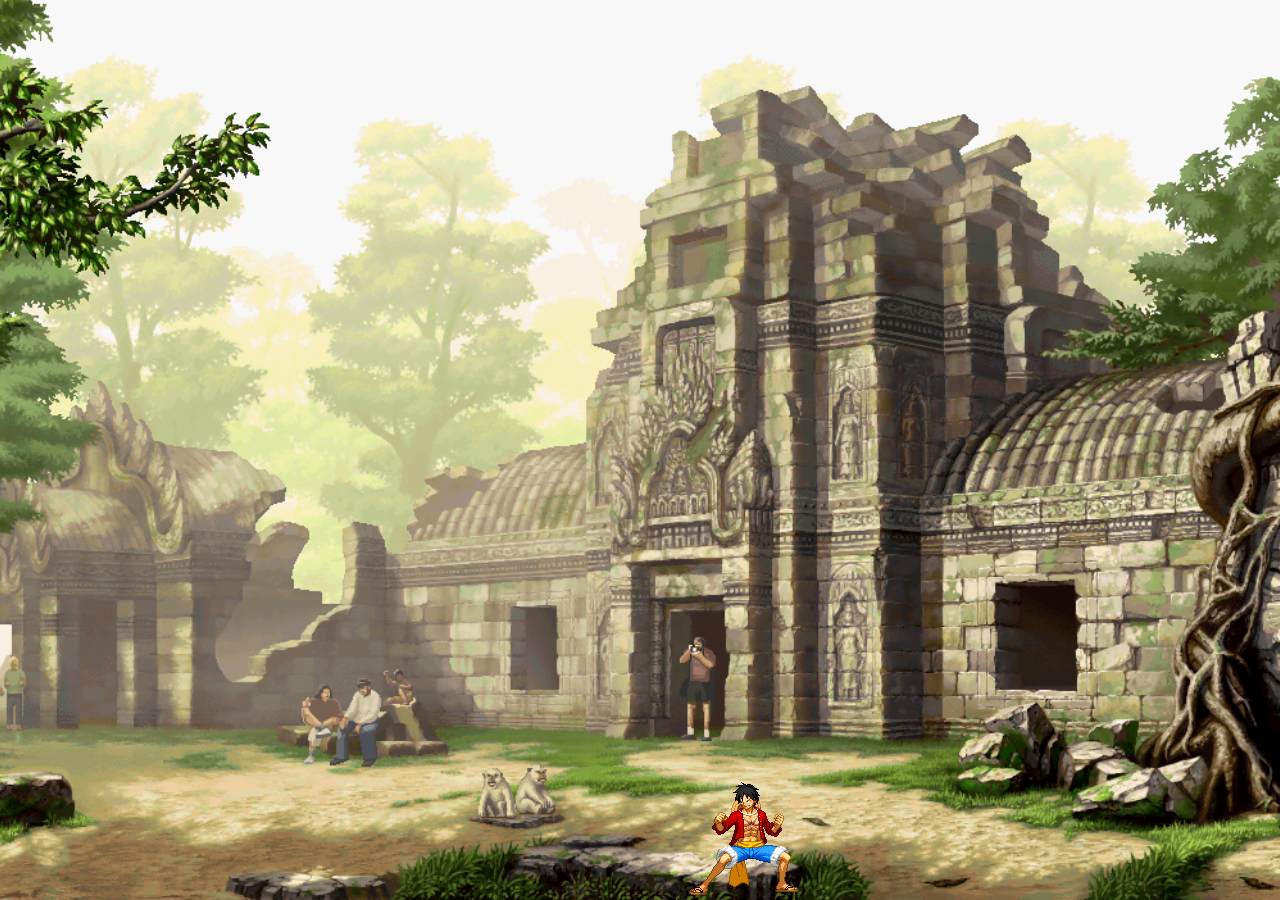
==== game.html @ cf9f0aa9 "first try switching gifs for actions with dom" ====
<!DOCTYPE html>
<html>
<head>
  <meta charset="utf-8">
  <meta http-equiv="X-UA-Compatible" content="IE=edge">
  <title></title>
  <link rel="stylesheet" href="game.css">
  </head>
<body>
  <div id='player2'>
   <!--  <img id="luffy" src='img/luffy/luffystandgif.gif' height='236px' width='224px'> -->
</div>
  <script src='https://cdnjs.cloudflare.com/ajax/libs/jquery/3.1.1/jquery.js'></script>
  <script src="app.js" type="text/javascript" charset="utf-8" async defer></script>
</body>
</html>
---- game.css ----
body {
  background: url(img/bg.gif) no-repeat center center fixed;
  -webkit-background-size: cover;
  -moz-background-size: cover;
  -o-background-size: cover;
  background-size: cover;
}
#player2 {
  width:112px;
  height:118px;
  background:url(img/luffy/luffystand.gif);
  background-size:cover;
  display:inline-block;
  position:absolute;
  bottom:5px;



}
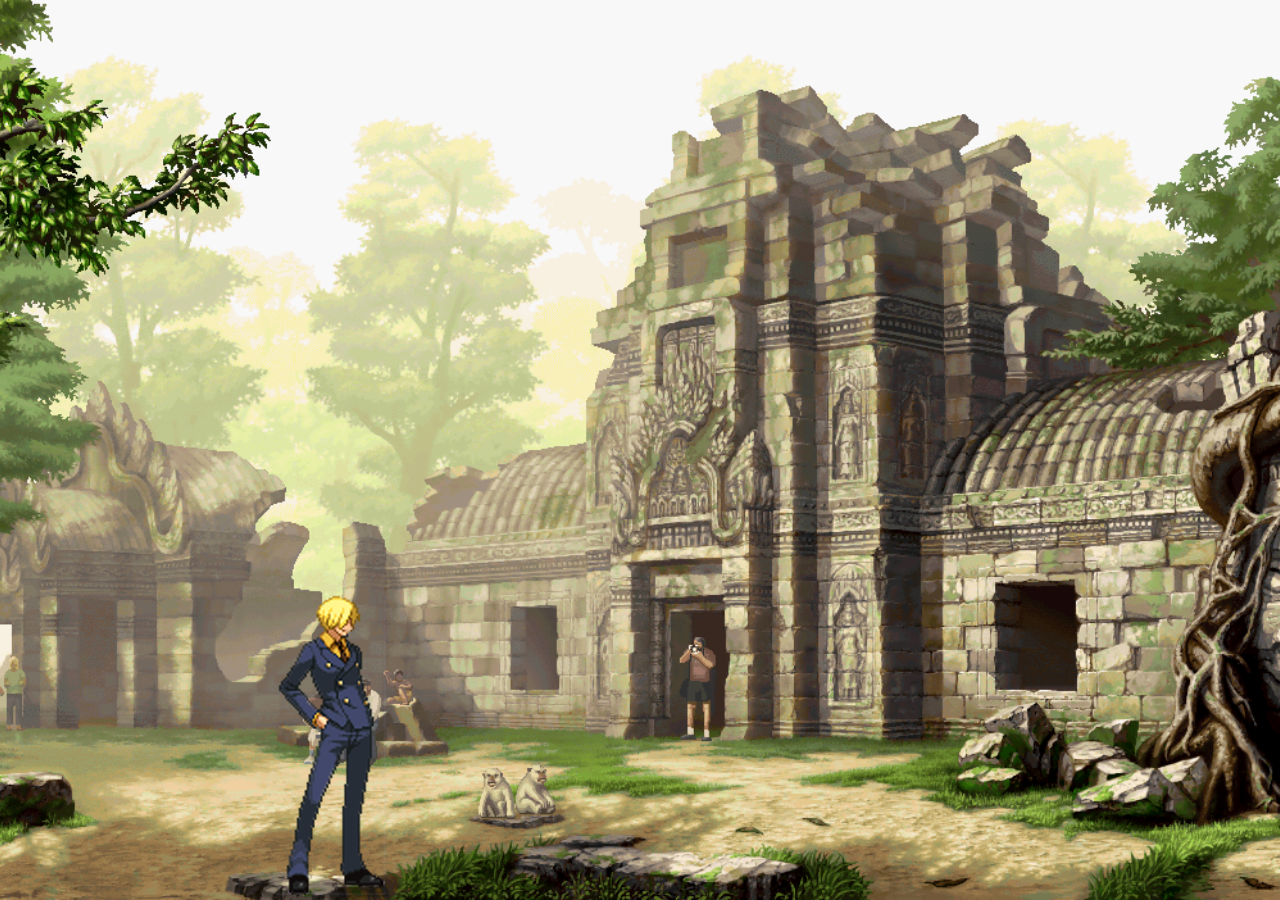
==== commit dc6ad246: "added player one p.s keyframes suck" ====
--- a/game.html
+++ b/game.html
@@ -7,9 +7,9 @@
   <link rel="stylesheet" href="game.css">
   </head>
 <body>
-  <div id='player2'>
+  <div id='player2'></div>
    <!--  <img id="luffy" src='img/luffy/luffystandgif.gif' height='236px' width='224px'> -->
-</div>
+  <div id='player1'></div>
   <script src='https://cdnjs.cloudflare.com/ajax/libs/jquery/3.1.1/jquery.js'></script>
   <script src="app.js" type="text/javascript" charset="utf-8" async defer></script>
 </body>
--- a/game.css
+++ b/game.css
@@ -5,15 +5,68 @@
   -o-background-size: cover;
   background-size: cover;
 }
+.walk{
+width:180px;
+height:300px;
+background:url(img/player2/luffywalk.png);
+@-webkit-animation: walkback .8s steps(8) infinite;
+}
+
 #player2 {
-  width:112px;
-  height:118px;
-  background:url(img/luffy/luffystand.gif);
-  background-size:cover;
+  width:224px;
+  height:240px;
+  background:url(img/player2/luffystand.png);
+  /*background-size:cover;*/
   display:inline-block;
   position:absolute;
   bottom:5px;
+  -webkit-animation: stand .6s steps(4) infinite;
+
+}
+
+#player1 {
+  width:112px;
+  height:300px;
+  bottom:5px;
+  position: absolute;
+  background:url(img/player1/sanjistand.png);
+  -webkit-animation: pOnestand .6s steps(4) infinite;
+}
+  @-webkit-keyframes stand {
+    0% 100%{
+        width:224px;
+        height:240px;
+        background:url(img/player2/luffystand.png);
+    }
+    from {background-position:0px;}
+    to{background-position:-904px;}
+  }
+  @-webkit-keyframes walkback {
+    0% 100%{width:204px, height:300px; background:url(img/player2/luffywalk.png);}
+    from{background-position: 0px;}
+    to{background-position:-1632px;}
+
+  }
+  @-webkit-keyframes dash {
+    0% {width:298px;height:260px;background:url(img/player2/luffyrun.png); }
+    from{background-position:0px;}
+    to{background-position:-1788px;}
+
+  }
+  @-webkit-keyframes crouch {
+    0% 100%{animation-fill-mode: forwards}
+    from{background-position:0px;}
+    to{background-position: -564px;}
+  }
+@-webkit-keyframes pOnestand{
+    0% 100%{background:url(img/player1/sanjistand.png);}
+    from{background-position:-448px;}
+    to{background-position:0px;}
+}
+@-webkit-keyframes pOnewalk{
+  0% 100%{background:url(img/player1/sanjiwalk.png);}
+  from{background-position: -1296px}
+  to{background-position: 0px}
+}
 
 
-
-}
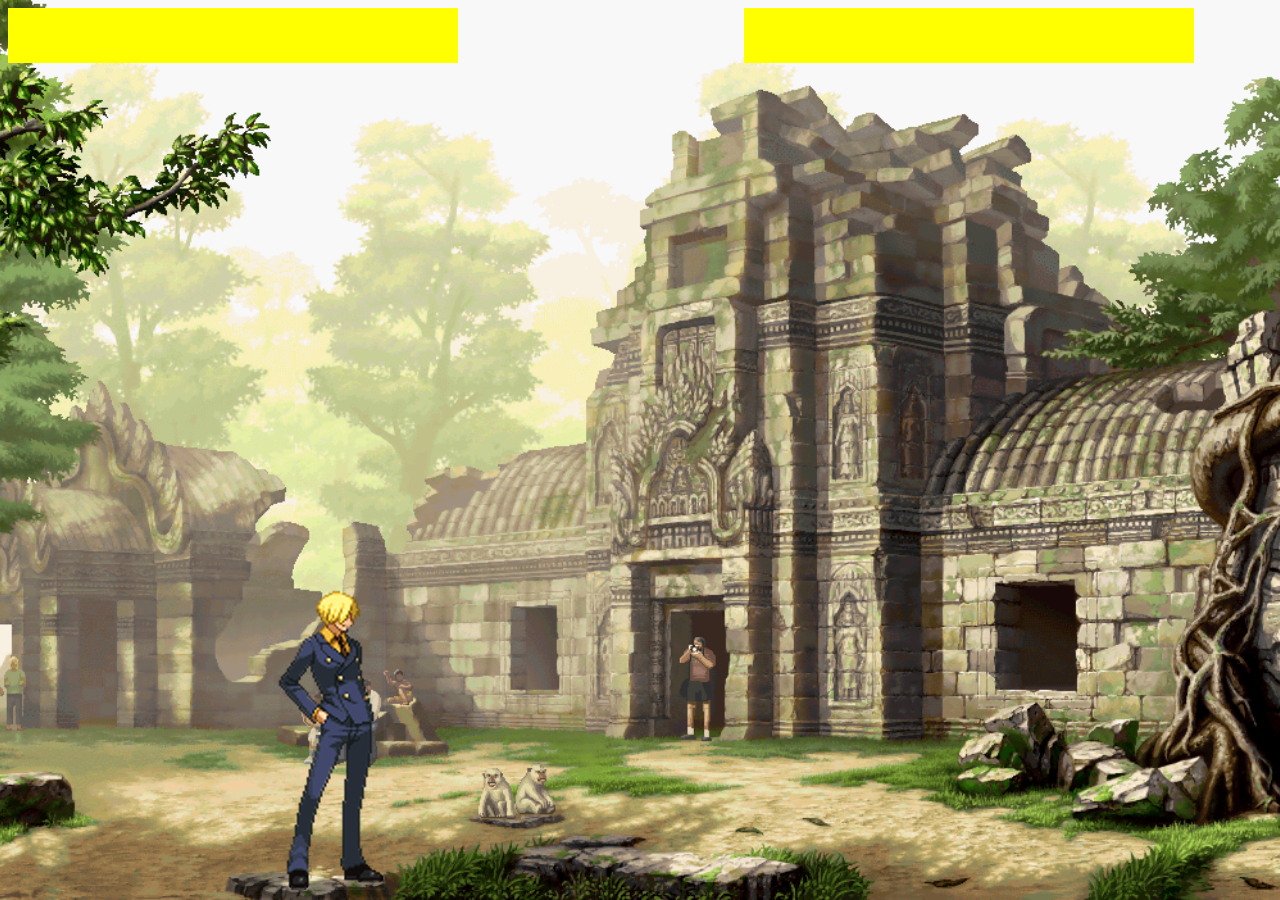
==== commit 3d7763f1: "more sprites, animations, and a local copy of jqeury cause never trust the internet" ====
--- a/game.html
+++ b/game.html
@@ -7,10 +7,12 @@
   <link rel="stylesheet" href="game.css">
   </head>
 <body>
+  <div class="hpbar1"></div>
+  <div class="hpbar2"></div>
   <div id='player2'></div>
    <!--  <img id="luffy" src='img/luffy/luffystandgif.gif' height='236px' width='224px'> -->
   <div id='player1'></div>
-  <script src='https://cdnjs.cloudflare.com/ajax/libs/jquery/3.1.1/jquery.js'></script>
+  <script src='jquery.js'></script>
   <script src="app.js" type="text/javascript" charset="utf-8" async defer></script>
 </body>
 </html>
--- a/game.css
+++ b/game.css
@@ -5,11 +5,27 @@
   -o-background-size: cover;
   background-size: cover;
 }
-.walk{
+/*.walk{
 width:180px;
 height:300px;
 background:url(img/player2/luffywalk.png);
 @-webkit-animation: walkback .8s steps(8) infinite;
+}*/
+.hpbar1{
+ width:0px;
+ height:55px;
+ background-color:yellow;
+ position:absolute;
+ padding-left:450px;
+}
+.hpbar2{
+width:0px;
+height:55px;
+background-color:yellow;
+position:absolute;
+padding-left:450px;
+
+
 }
 
 #player2 {
@@ -19,20 +35,20 @@
   /*background-size:cover;*/
   display:inline-block;
   position:absolute;
-  bottom:5px;
-  -webkit-animation: stand .6s steps(4) infinite;
+  bottom:10px;
+  animation:stand .6s steps(4) infinite;
 
 }
 
 #player1 {
   width:112px;
   height:300px;
-  bottom:5px;
+  bottom:10px;
   position: absolute;
   background:url(img/player1/sanjistand.png);
-  -webkit-animation: pOnestand .6s steps(4) infinite;
+  animation: pOnestand .6s steps(4) infinite;
 }
-  @-webkit-keyframes stand {
+  @keyframes stand {
     0% 100%{
         width:224px;
         height:240px;
@@ -41,32 +57,55 @@
     from {background-position:0px;}
     to{background-position:-904px;}
   }
-  @-webkit-keyframes walkback {
+  @keyframes walkback {
     0% 100%{width:204px, height:300px; background:url(img/player2/luffywalk.png);}
     from{background-position: 0px;}
     to{background-position:-1632px;}
 
   }
-  @-webkit-keyframes dash {
+  @keyframes dash {
     0% {width:298px;height:260px;background:url(img/player2/luffyrun.png); }
     from{background-position:0px;}
     to{background-position:-1788px;}
 
   }
-  @-webkit-keyframes crouch {
-    0% 100%{animation-fill-mode: forwards}
+  @keyframes crouch {
+    0% 100%{}
     from{background-position:0px;}
     to{background-position: -564px;}
   }
-@-webkit-keyframes pOnestand{
+  @keyframes pOnestand{
     0% 100%{background:url(img/player1/sanjistand.png);}
     from{background-position:-448px;}
     to{background-position:0px;}
-}
-@-webkit-keyframes pOnewalk{
+  }
+  @keyframes pOnewalk{
   0% 100%{background:url(img/player1/sanjiwalk.png);}
   from{background-position: -1296px}
   to{background-position: 0px}
-}
-
-
+  }
+  @keyframes pOnecrouch{
+  0% 100%{background:url(img/player1/sanjicrouch.png);}
+  from{background-position: -372px}
+  to{background-position: 0px}
+  }
+  @keyframes p1attack{
+    0% 100%{background:url(img/player1/sanjikick.png);}
+    from{background-position:-2142px;}
+    to{background-position:0px;}
+  }
+  @keyframes p2attack{
+    0% 100%{background:url(img/player2/luffypunch.png);}
+    from {background-position:0px}
+    to{background-position:-1250px}
+  }
+  @keyframes p2hit{
+    0% 100%{background:url(img/player2/luffyhit.png);}
+    from{background-position:0px;}
+    to{background-position:630px;}
+  }
+  @keyframes p1hit{
+    0% 100%{background:url(img/player1/sanjihit.png);}
+    from{background-position: -792px}
+    to{background-position: 0px}
+  }
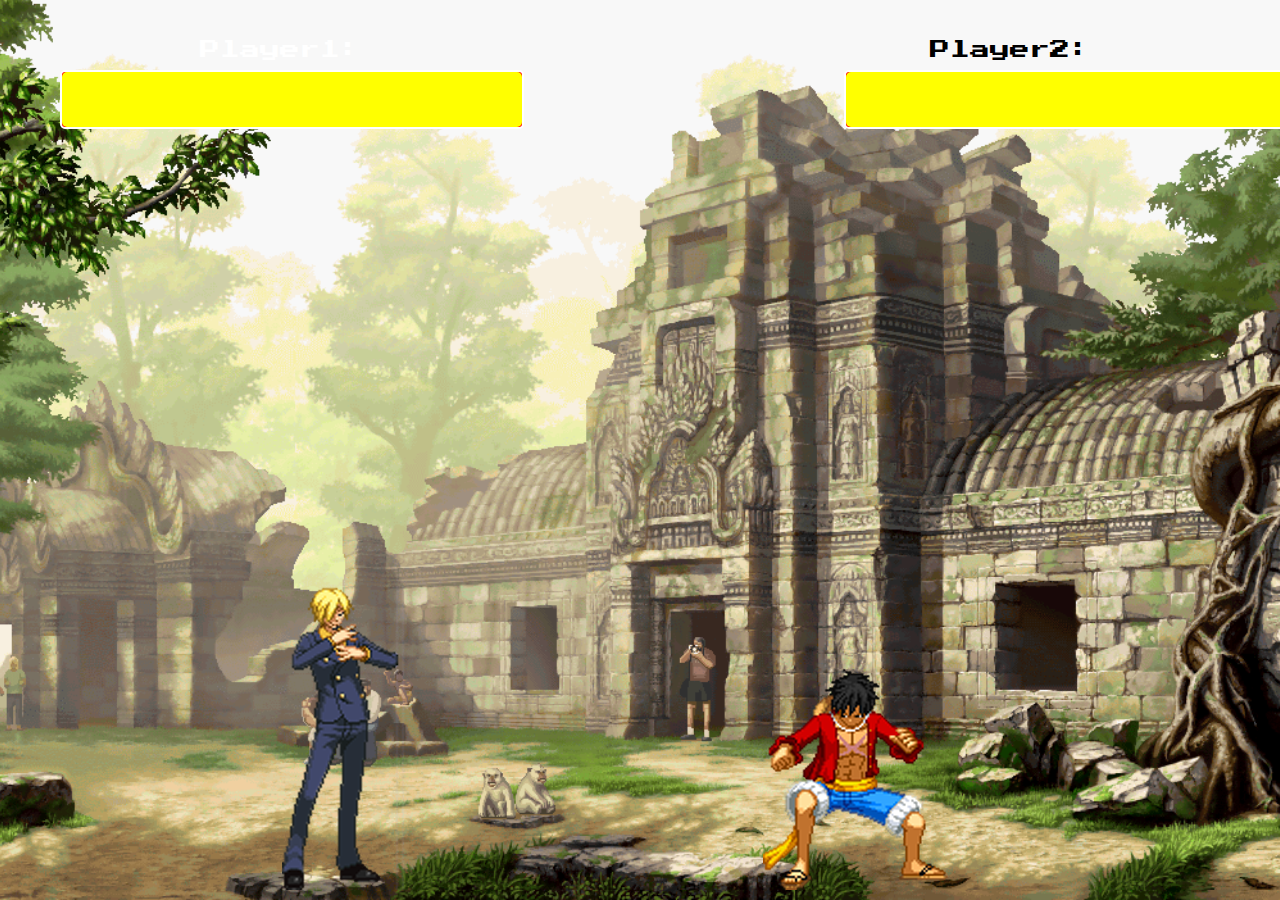
==== commit 63efda30: "implemented timer" ====
--- a/game.html
+++ b/game.html
@@ -3,15 +3,32 @@
 <head>
   <meta charset="utf-8">
   <meta http-equiv="X-UA-Compatible" content="IE=edge">
-  <title></title>
+  <title>Fighting Game</title>
+  <link href="https://fonts.googleapis.com/css?family=Press+Start+2P" rel="stylesheet">
   <link rel="stylesheet" href="game.css">
   </head>
 <body>
+  <div id='player1'></div>
   <div class="hpbar1"></div>
+  <div class="hpbarback1"></div>
+
+
+  <div id='player2'></div>
   <div class="hpbar2"></div>
-  <div id='player2'></div>
+  <div class="hpbarback2"></div>
+
+
+  <div class="fight"></div>
+  <div class="portraitp1"></div>
+  <div class="portraitp2"></div>
+  <label class='p1'>Player1:</label>
+  <label class='p2'>Player2:</label>
+  <div class="hpbg1"></div>
+  <div class="hpbg2"></div>
+  <label class="timer"></label>
    <!--  <img id="luffy" src='img/luffy/luffystandgif.gif' height='236px' width='224px'> -->
-  <div id='player1'></div>
+
+
   <script src='jquery.js'></script>
   <script src="app.js" type="text/javascript" charset="utf-8" async defer></script>
 </body>
--- a/game.css
+++ b/game.css
@@ -11,21 +11,126 @@
 background:url(img/player2/luffywalk.png);
 @-webkit-animation: walkback .8s steps(8) infinite;
 }*/
+.hpbg1{
+  background:url(img/player1/hpbarbackgroundp1.png);
+  width:400px;
+  height:150px;
+  top:0;
+  left:0;
+  position:absolute;
+  z-index: 1;
+}
+.hpbg2{
+  background:url(img/player2/hpbarbackgroundp2.png);
+  width:400px;
+  height:150px;
+  top:0;
+  left:1050px;
+  position:absolute;
+  z-index: 1;
+}
+.p1{
+  left: 200px;
+  top:40px;
+  position:absolute;
+  font-size:20px;
+  font-family: 'Press Start 2P', cursive;
+  color:white;
+  text-shadow: 2;
+  font-size:20px;
+  z-index: 4;
+}
+.p2{
+  left: 930px;
+  top:40px;
+  position:absolute;
+  font-size:20px;
+  font-family: 'Press Start 2P', cursive;
+  color:black;
+  font-size:20px;
+  z-index: 4;
+}
+.portraitp1{
+  background:url(img/player1/sanjiart4.png);
+  width:150px;
+  height:100px;
+  background-size: 100%;
+  position:absolute;
+  top:-15px;
+  left:20px;
+  z-index: 2;
+
+}
+.portraitp2{
+   background:url(img/player2/luffyart4.png);
+  width:150px;
+  height:100px;
+  background-size: 100%;
+  top:-18px;
+  left:1260px;
+  position:absolute;
+  z-index: 2;
+}
+
+.fight{
+  width:960px;
+  height:477px;
+  background: url(img/fight.png);
+  top:70px;
+  left:250px;
+  position:absolute;
+  z-index: 5;
+}
+
 .hpbar1{
- width:0px;
- height:55px;
- background-color:yellow;
- position:absolute;
- padding-left:450px;
+  width:0px;
+  height:55px;
+  background-color:red;
+  position:absolute;
+  padding-left:460px;
+  border:solid 2px white;
+  top:70px;
+  border-radius:5px;
+  z-index: 1;
+}
+.timer{
+  color: black;
+  font-family: 'Press Start 2P', cursive;
+  font-size:40px;
+  position:absolute;
+  top:10%;
+  left:47%;
 }
 .hpbar2{
-width:0px;
-height:55px;
-background-color:yellow;
-position:absolute;
-padding-left:450px;
-
-
+  width:0px;
+  height:55px;
+  background-color:red;
+  position:absolute;
+  padding-left:460px;
+  border: solid 2px white;
+  top:70px;
+  border-radius:5px;
+  z-index:2;
+}
+.hpbarback1{
+  width:0px;
+  height:55px;
+  background-color:yellow;
+  position:absolute;
+  padding-left:460px;
+  top:72px;
+  border-radius:5px;
+  z-index: 3;
+}
+.hpbarback2{
+  width:0px;
+  height:55px;
+  background-color:yellow;
+  position:absolute;
+  padding-left:460px;
+  top:72px;
+  border-radius:5px;
+  z-index: 3;
 }
 
 #player2 {
@@ -80,14 +185,14 @@
     to{background-position:0px;}
   }
   @keyframes pOnewalk{
-  0% 100%{background:url(img/player1/sanjiwalk.png);}
-  from{background-position: -1296px}
-  to{background-position: 0px}
+    0% 100%{background:url(img/player1/newsanjiwalk.png);}
+    from{background-position: -1296px}
+    to{background-position: 0px}
   }
   @keyframes pOnecrouch{
-  0% 100%{background:url(img/player1/sanjicrouch.png);}
-  from{background-position: -372px}
-  to{background-position: 0px}
+    0% 100%{background:url(img/player1/sanjicrouch.png);}
+    from{background-position: -372px}
+    to{background-position: 0px}
   }
   @keyframes p1attack{
     0% 100%{background:url(img/player1/sanjikick.png);}
@@ -101,11 +206,54 @@
   }
   @keyframes p2hit{
     0% 100%{background:url(img/player2/luffyhit.png);}
+    10%{transform: translateX(+35px);}
     from{background-position:0px;}
     to{background-position:630px;}
+
   }
   @keyframes p1hit{
     0% 100%{background:url(img/player1/sanjihit.png);}
+    10%{transform: translateX(-45px);}
     from{background-position: -792px}
     to{background-position: 0px}
   }
+  @keyframes p2attack2{
+    0% 100%{background:url(img/player2/luffykick2.png);}
+    30%{transform: translateX(-180px);}
+    from{background-position:0px }
+    to{background-position:-2880px }
+  }
+  @keyframes p1attack2{
+    0% 100%{background: url(img/player1/sanji2ndkick.png)}
+    from{background-position:-2916px }
+    to{background-position: 0px}
+  }
+  @keyframes p1start{
+    0% 100%{background:url(img/player1/sanjistart.png);}
+    from{background-position: -520px}
+    to{background-position: 0px}
+  }
+  @keyframes p2start{
+    0% 100%{background:url(img/player2/luffystart.png);}
+    from{background-position:0px;}
+    to{background-position:1344px;}
+  }
+  @keyframes p1VictoryPose{
+    0% 100%{background:url(img/player1/sanjiwin.png);}
+    from{background-position: -744px}
+    to{background-position: 0px;}
+  }
+  @keyframes p1fall{
+    0%{left:100px;}
+    to{left:100px;}
+  }
+  @keyframes p2Win{
+    0% 100%{background:url(img/player2/luffywin.png);}
+    from{background-position:0px}
+    to{background-position:1040px}
+  }
+  @keyframes p1Lose{
+    0% 100%{}
+    from{background-position: -760px}
+    to{background-position: 0px;}
+  }
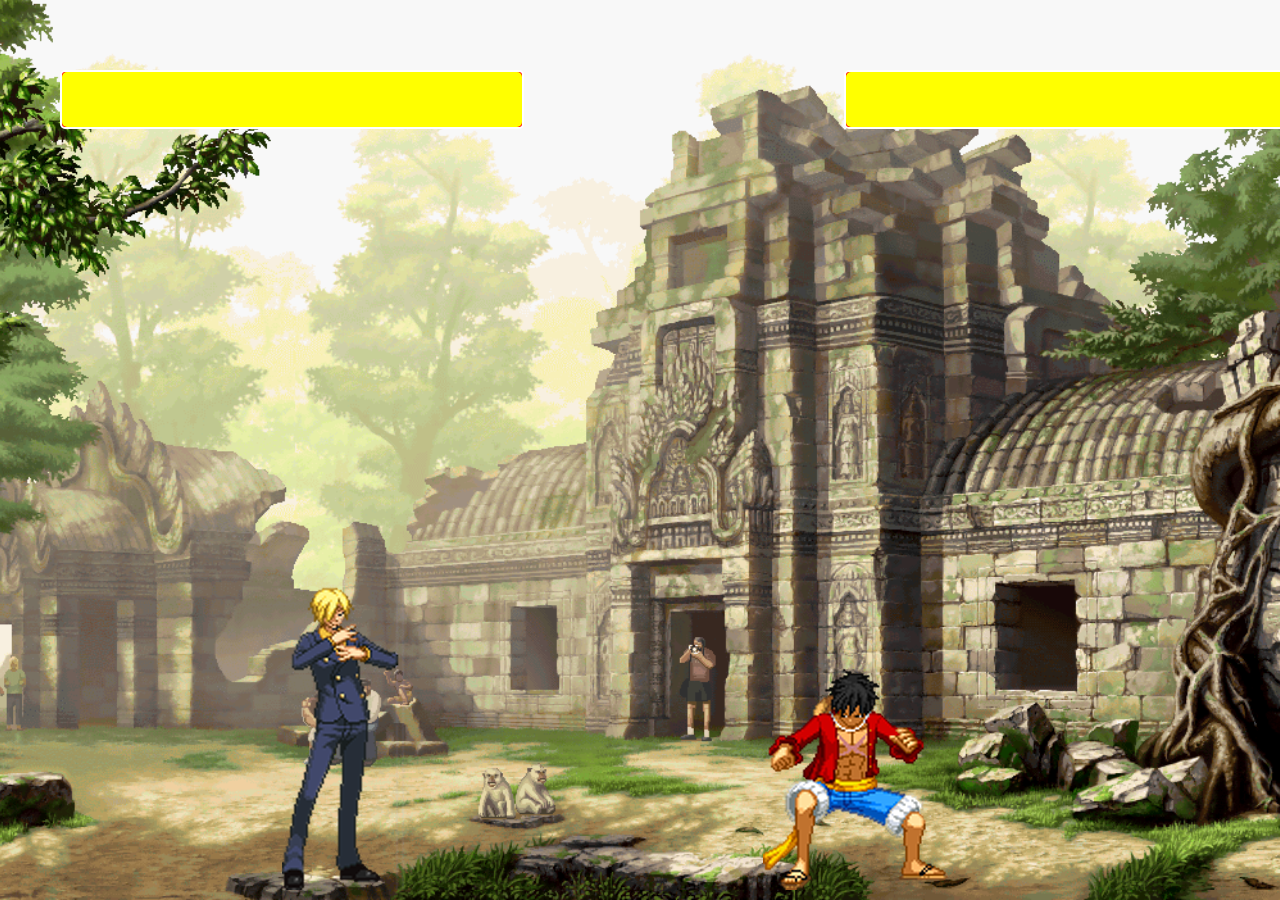
==== commit 02efef18: "flex on hpbar back" ====
--- a/game.html
+++ b/game.html
@@ -21,12 +21,13 @@
   <div class="fight"></div>
   <div class="portraitp1"></div>
   <div class="portraitp2"></div>
-  <label class='p1'>Player1:</label>
-  <label class='p2'>Player2:</label>
-  <div class="hpbg1"></div>
-  <div class="hpbg2"></div>
+  <label class='p1'>Player1</label>
+  <label class='p2'>Player2</label>
+  <div class="hpbg"></div>
+  <div class="hpbg"></div>
   <label class="timer"></label>
-   <!--  <img id="luffy" src='img/luffy/luffystandgif.gif' height='236px' width='224px'> -->
+  <label class="result"></label>
+
 
 
   <script src='jquery.js'></script>
--- a/game.css
+++ b/game.css
@@ -11,14 +11,16 @@
 background:url(img/player2/luffywalk.png);
 @-webkit-animation: walkback .8s steps(8) infinite;
 }*/
-.hpbg1{
+.hpbg{
   background:url(img/player1/hpbarbackgroundp1.png);
   width:400px;
   height:150px;
   top:0;
   left:0;
   position:absolute;
-  z-index: 1;
+  z-index: 0;
+  display: flex;
+  justify-content: space-between;
 }
 .hpbg2{
   background:url(img/player2/hpbarbackgroundp2.png);
@@ -27,15 +29,14 @@
   top:0;
   left:1050px;
   position:absolute;
-  z-index: 1;
+  z-index: 0;
 }
 .p1{
-  left: 200px;
+  left: 425px;
   top:40px;
   position:absolute;
-  font-size:20px;
-  font-family: 'Press Start 2P', cursive;
-  color:white;
+  font-family: 'Press Start 2P', cursive;
+  color:black;
   text-shadow: 2;
   font-size:20px;
   z-index: 4;
@@ -44,11 +45,22 @@
   left: 930px;
   top:40px;
   position:absolute;
-  font-size:20px;
   font-family: 'Press Start 2P', cursive;
   color:black;
   font-size:20px;
   z-index: 4;
+}
+.result{
+  left: 470px;
+  top:300px;
+  position:absolute;
+  font-family: 'Press Start 2P', cursive;
+  color:orange;
+  font-size:50px;
+  z-index: 4;
+  -webkit-text-stroke: 2px white;
+  animation:result .3s steps(2) infinite;
+
 }
 .portraitp1{
   background:url(img/player1/sanjiart4.png);
@@ -152,6 +164,18 @@
   position: absolute;
   background:url(img/player1/sanjistand.png);
   animation: pOnestand .6s steps(4) infinite;
+}
+
+@media only screen
+  and (min-device-width: 768px)
+  and (max-device-width: 1024px)
+  and (orientation: portrait)
+  and (-webkit-min-device-pixel-ratio: 1) {
+.hpbg1 .hpbg2{
+  width:350px;
+  height:100px;
+}
+
 }
   @keyframes stand {
     0% 100%{
@@ -257,3 +281,9 @@
     from{background-position: -760px}
     to{background-position: 0px;}
   }
+  @keyframes result{
+    50%{
+      color:white;
+   -webkit-text-stroke: 2px orange;
+    }
+  }
